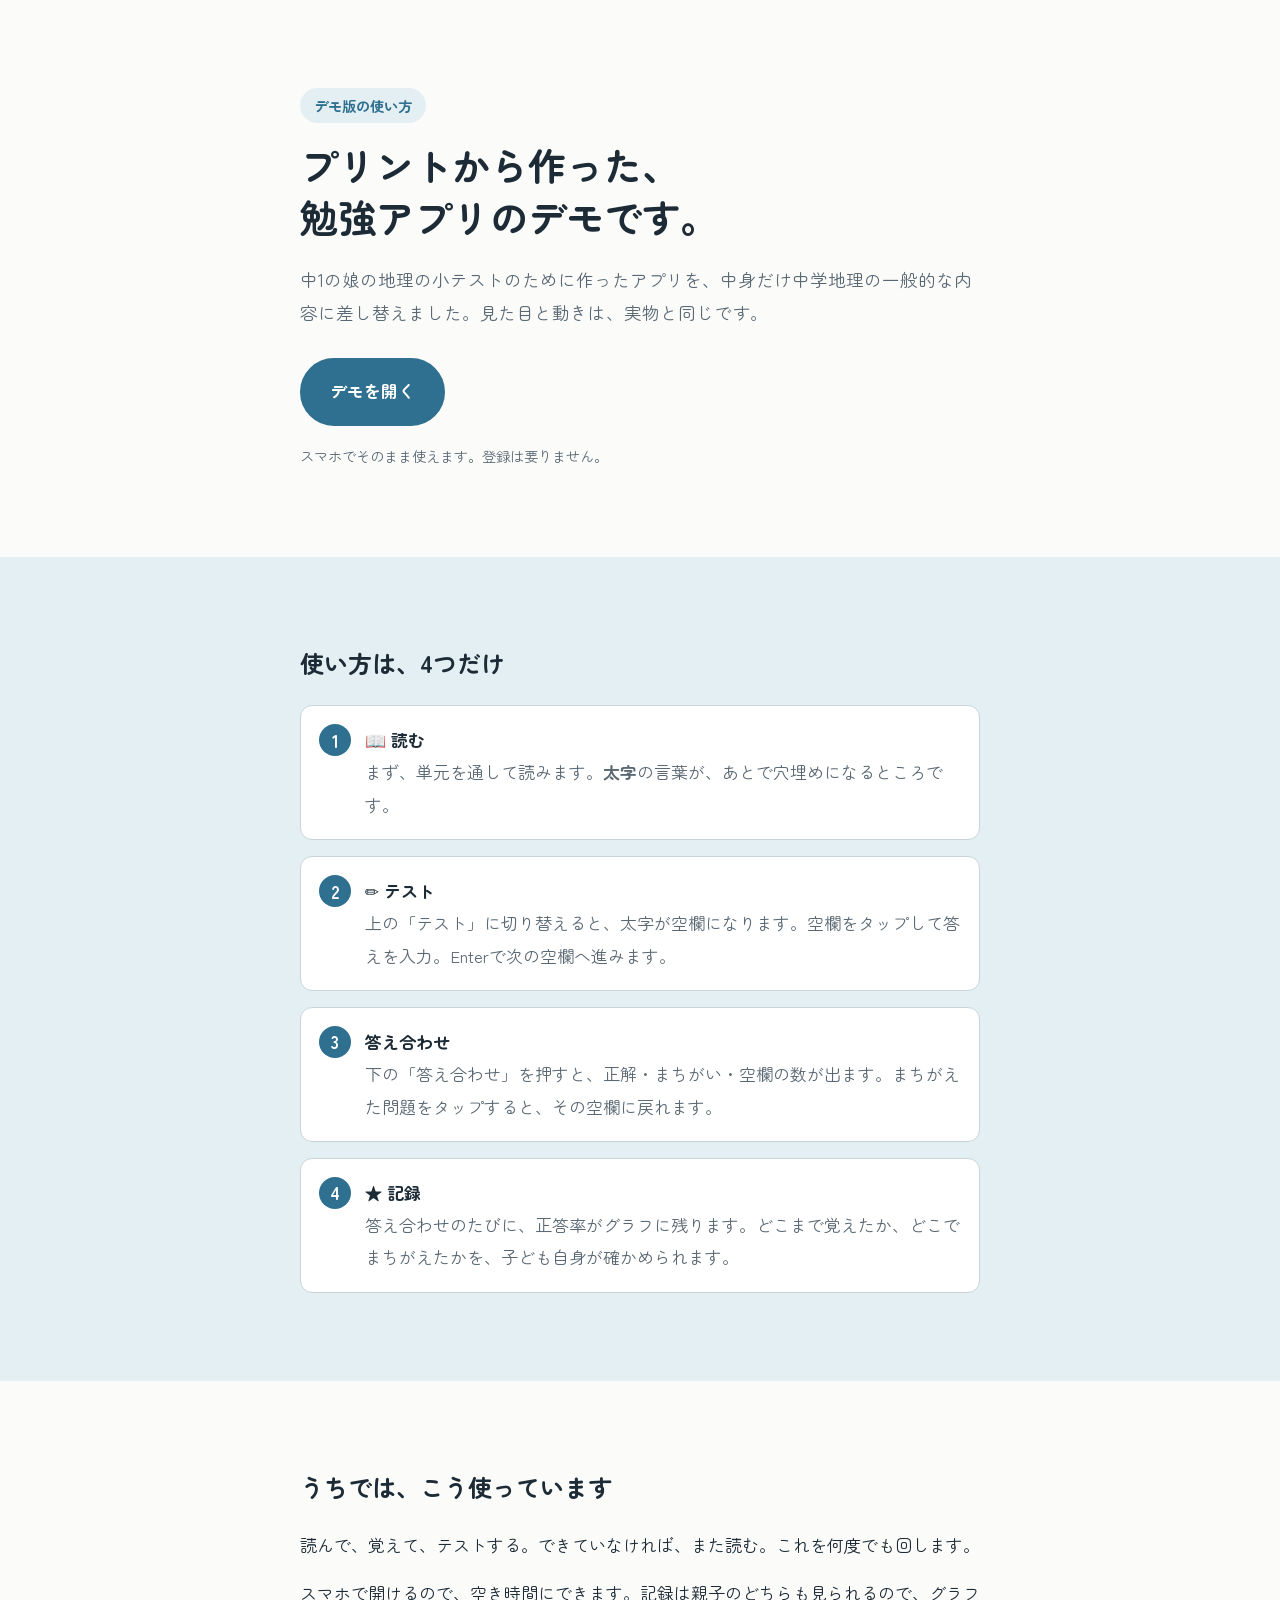
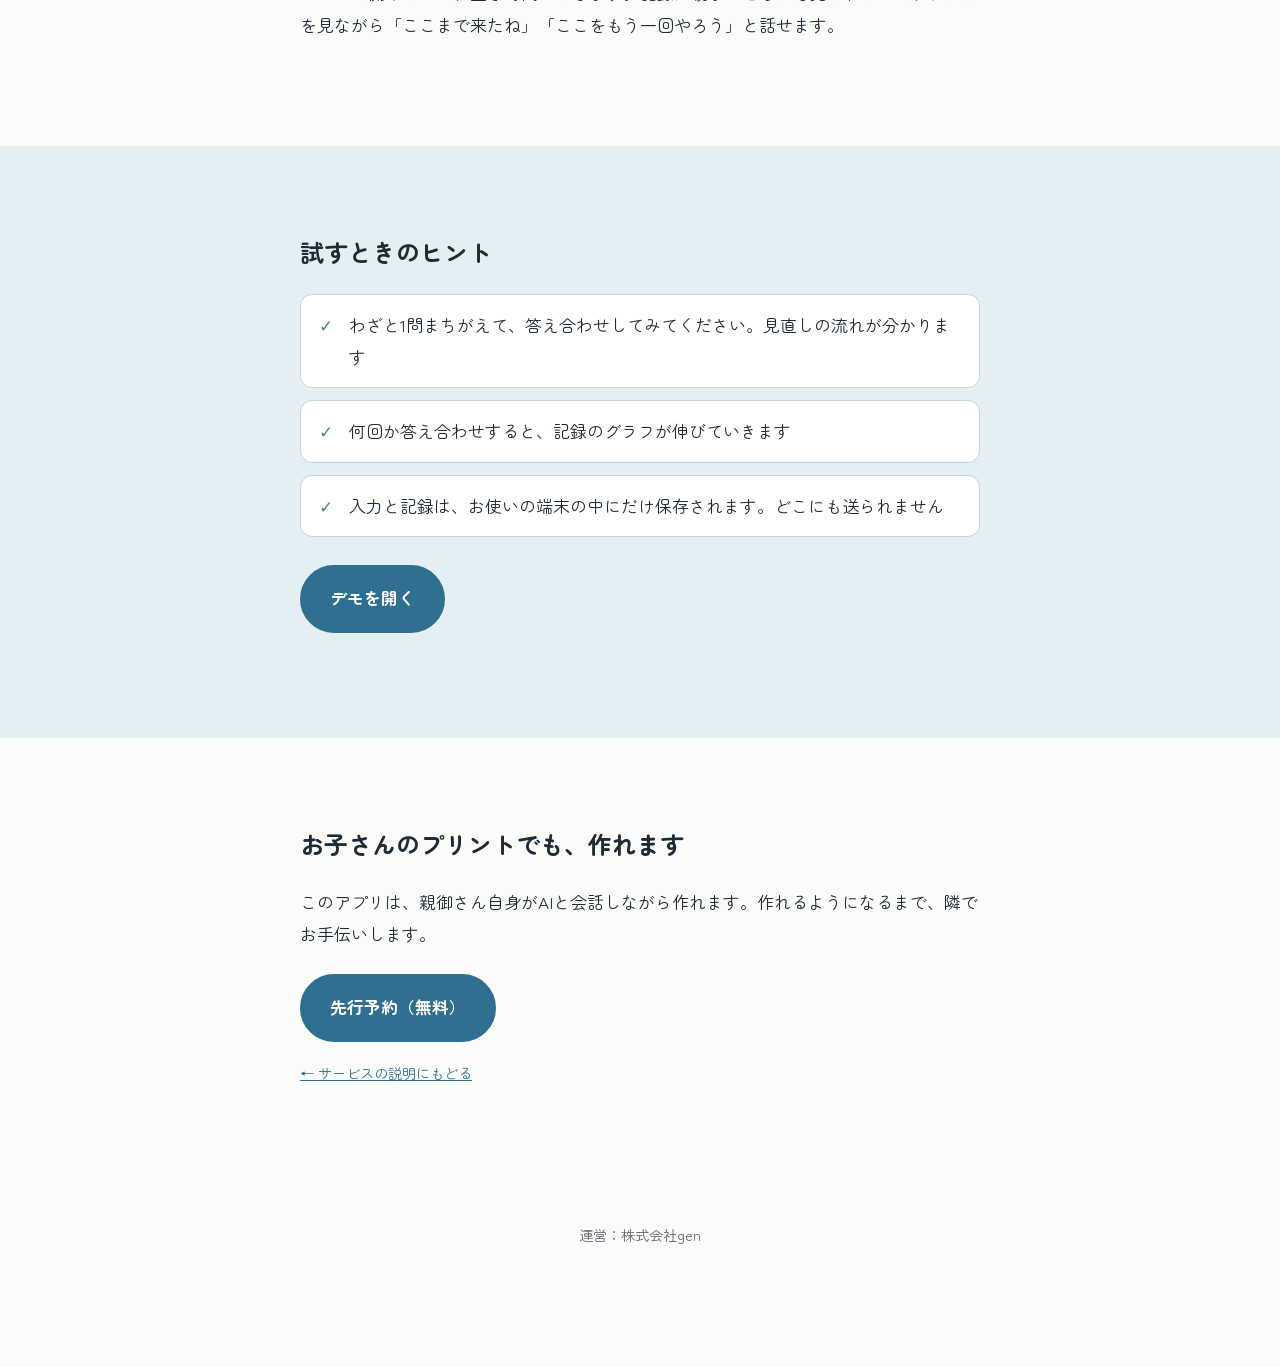
==== demo.html @ 048c03d4 "Add demo guide page and update LP Co-Authored-By: Claude Opus 5 <noreply@anthropic.com>" ====
<!DOCTYPE html>
<html lang="ja">
<head>
  <meta charset="UTF-8">
  <meta name="viewport" content="width=device-width, initial-scale=1, viewport-fit=cover">
  <meta name="robots" content="noindex, nofollow">
  <title>デモの使い方｜その子だけの勉強アプリ</title>
  <meta name="description" content="プリントから作った勉強アプリのデモ版です。読む・テスト・答え合わせ・記録の使い方を説明します。">
  <link rel="icon" href="data:image/svg+xml,<svg xmlns=%22http://www.w3.org/2000/svg%22 viewBox=%220 0 100 100%22><text y=%22.9em%22 font-size=%2290%22>📖</text></svg>">
  <link rel="preconnect" href="https://fonts.googleapis.com">
  <link rel="preconnect" href="https://fonts.gstatic.com" crossorigin>
  <link href="https://fonts.googleapis.com/css2?family=Zen+Maru+Gothic:wght@500;700&display=swap" rel="stylesheet">
  <link rel="stylesheet" href="css/style.css">
  <script src="js/lead-config.js"></script>
  <script>
    (function () { var id = (window.LEAD_CONFIG || {}).GA4_ID; if (!id) return;
      var s = document.createElement('script'); s.async = true; s.src = 'https://www.googletagmanager.com/gtag/js?id=' + id; document.head.appendChild(s);
      window.dataLayer = window.dataLayer || []; window.gtag = function(){ dataLayer.push(arguments); };
      gtag('js', new Date()); gtag('config', id); })();
  </script>
</head>
<body>
<main>

  <section class="sec sec-hero" id="hero">
    <div class="container">
      <p class="hero__badge">デモ版の使い方</p>
      <h1 class="hero__title hero__title--sm">プリントから作った、<br>勉強アプリのデモです。</h1>
      <p class="hero__lead">中1の娘の地理の小テストのために作ったアプリを、中身だけ中学地理の一般的な内容に差し替えました。見た目と動きは、実物と同じです。</p>
      <a class="btn btn--primary btn--lg js-demo-app" href="#" target="_blank" rel="noopener" data-cta="guide_top">デモを開く</a>
      <p class="hero__note">スマホでそのまま使えます。登録は要りません。</p>
    </div>
  </section>

  <section class="sec">
    <div class="container">
      <h2 class="sec__title">使い方は、4つだけ</h2>
      <ol class="steps">
        <li><b>📖 読む</b><span>まず、単元を通して読みます。<b class="inline">太字</b>の言葉が、あとで穴埋めになるところです。</span></li>
        <li><b>✏️ テスト</b><span>上の「テスト」に切り替えると、太字が空欄になります。空欄をタップして答えを入力。Enterで次の空欄へ進みます。</span></li>
        <li><b>答え合わせ</b><span>下の「答え合わせ」を押すと、正解・まちがい・空欄の数が出ます。まちがえた問題をタップすると、その空欄に戻れます。</span></li>
        <li><b>★ 記録</b><span>答え合わせのたびに、正答率がグラフに残ります。どこまで覚えたか、どこでまちがえたかを、子ども自身が確かめられます。</span></li>
      </ol>
    </div>
  </section>

  <section class="sec">
    <div class="container">
      <h2 class="sec__title">うちでは、こう使っています</h2>
      <div class="story">
        <p>読んで、覚えて、テストする。できていなければ、また読む。これを何度でも回します。</p>
        <p>スマホで開けるので、空き時間にできます。記録は親子のどちらも見られるので、グラフを見ながら「ここまで来たね」「ここをもう一回やろう」と話せます。</p>
      </div>
    </div>
  </section>

  <section class="sec">
    <div class="container">
      <h2 class="sec__title">試すときのヒント</h2>
      <ul class="checks">
        <li>わざと1問まちがえて、答え合わせしてみてください。見直しの流れが分かります</li>
        <li>何回か答え合わせすると、記録のグラフが伸びていきます</li>
        <li>入力と記録は、お使いの端末の中にだけ保存されます。どこにも送られません</li>
      </ul>
      <p style="margin-top:28px"><a class="btn btn--primary btn--lg js-demo-app" href="#" target="_blank" rel="noopener" data-cta="guide_bottom">デモを開く</a></p>
    </div>
  </section>

  <section class="sec">
    <div class="container">
      <h2 class="sec__title">お子さんのプリントでも、作れます</h2>
      <p>このアプリは、親御さん自身がAIと会話しながら作れます。作れるようになるまで、隣でお手伝いします。</p>
      <p style="margin-top:24px"><a class="btn btn--primary btn--lg" href="./#contact" data-cta="guide_reserve">先行予約（無料）</a></p>
      <p class="hero__note"><a href="./">← サービスの説明にもどる</a></p>
    </div>
  </section>

</main>
<footer class="footer"><div class="container"><p>運営：株式会社gen</p></div></footer>
<script>
(function () {
  var CFG = window.LEAD_CONFIG || {};
  document.querySelectorAll('.js-demo-app').forEach(function (a) { a.href = CFG.DEMO_APP_URL || '#'; });
  document.querySelectorAll('[data-cta]').forEach(function (el) {
    el.addEventListener('click', function () {
      if (typeof window.gtag === 'function') window.gtag('event', el.classList.contains('js-demo-app') ? 'demo_open' : 'cta_click', { position: el.dataset.cta });
    });
  });
})();
</script>
</body>
</html>
---- css/style.css ----
:root {
  --color-bg: #FBFCFA; --color-surface: #FFFFFF; --color-text: #1D2B36; --color-text-muted: #5A6873;
  --color-primary: #2F6F8F; --color-primary-ink: #FFFFFF; --color-primary-pale: #E4EFF3;
  --color-accent: #4E8A5B; --color-border: #C9D4DA; --color-error: #B8452F;
  --font-body: "Zen Maru Gothic", "Hiragino Maru Gothic ProN", "Hiragino Sans", "Yu Gothic", system-ui, sans-serif;
  --radius-md: 12px; --radius-lg: 18px;
}
@media (prefers-color-scheme: dark) {
  :root { --color-bg: #152028; --color-surface: #1B2A34; --color-text: #E6EDF1; --color-text-muted: #9FB0BB;
    --color-primary: #7FB8D3; --color-primary-ink: #0F1A21; --color-primary-pale: #1F3340;
    --color-accent: #8CC79A; --color-border: #3A4B56; --color-error: #EC8B75; }
}
* { box-sizing: border-box; }
html { scroll-behavior: smooth; scroll-padding-top: env(safe-area-inset-top, 0px); }
@media (prefers-reduced-motion: reduce) { html { scroll-behavior: auto; } }
body { margin: 0; background: var(--color-bg); color: var(--color-text); font-family: var(--font-body);
  font-size: 17px; line-height: 1.9; padding-top: env(safe-area-inset-top, 0px);
  padding-bottom: calc(72px + env(safe-area-inset-bottom, 0px)); }
a { color: var(--color-primary); }
img { max-width: 100%; }
.container { max-width: 720px; margin: 0 auto; padding: 0 20px; }
.sec { padding-block: 64px; }
.sec:nth-of-type(even) { background: var(--color-primary-pale); }
.sec__title { word-break: auto-phrase; text-wrap: balance; font-size: 1.5rem; line-height: 1.5; margin: 0 0 24px; }

.btn { display: inline-flex; align-items: center; justify-content: center; gap: 6px; padding: 12px 20px;
  border-radius: 999px; font-weight: 700; text-decoration: none; border: 2px solid var(--color-primary);
  font-family: inherit; font-size: 1rem; cursor: pointer; }
.btn--primary { background: var(--color-primary); color: var(--color-primary-ink); }
.btn--ghost { background: transparent; color: var(--color-primary); }
.btn--lg { padding: 16px 28px; font-size: 1.05rem; }
.btn--block { width: 100%; }
.btn:focus-visible, input:focus-visible, textarea:focus-visible, summary:focus-visible { outline: 3px solid var(--color-accent); outline-offset: 2px; }

.sec-hero { padding-block: 72px 56px; }
.hero__badge { display: inline-block; margin: 0 0 16px; padding: 4px 14px; border-radius: 999px;
  background: var(--color-primary-pale); color: var(--color-primary); font-weight: 700; font-size: .9rem; }
.hero__title { font-size: clamp(2.1rem, 8vw, 3.2rem); line-height: 1.35; margin: 0 0 20px; }
.hero__lead { font-size: 1.1rem; margin: 0 0 28px; color: var(--color-text-muted); }
.hero__cta { display: flex; flex-wrap: wrap; gap: 12px; }
.hero__note { font-size: .9rem; color: var(--color-text-muted); margin: 16px 0 0; }

.checks { list-style: none; padding: 0; margin: 0 0 24px; display: grid; gap: 12px; }
.checks li { background: var(--color-surface); border: 1px solid var(--color-border); border-radius: var(--radius-md);
  padding: 14px 16px 14px 48px; position: relative; }
.checks li::before { content: "✓"; position: absolute; left: 18px; top: 14px; color: var(--color-accent); font-weight: 700; }
.source { font-size: .95rem; color: var(--color-text-muted); margin: 0; }
.source small { display: block; }

.story p { margin: 0 0 16px; }
.story__quote { font-size: 1.3rem; font-weight: 700; color: var(--color-primary); padding: 8px 0 8px 16px;
  border-left: 4px solid var(--color-primary); }
.demo-card { margin-top: 32px; padding: 24px; border-radius: var(--radius-lg); background: var(--color-surface);
  border: 1px solid var(--color-border); }
.demo-card__label { font-weight: 700; margin: 0 0 4px; }
.demo-card__text { color: var(--color-text-muted); margin: 0 0 16px; }

.steps { list-style: none; counter-reset: s; padding: 0; margin: 0; display: grid; gap: 16px; }
.steps li { counter-increment: s; background: var(--color-surface); border-radius: var(--radius-md);
  border: 1px solid var(--color-border); padding: 18px 18px 18px 64px; position: relative; }
.steps li::before { content: counter(s); position: absolute; left: 18px; top: 18px; width: 32px; height: 32px;
  border-radius: 50%; background: var(--color-primary); color: var(--color-primary-ink); display: grid;
  place-items: center; font-weight: 700; line-height: 1; }
.steps b { display: block; }
.steps__note { margin: 20px 0 0; font-size: .95rem; color: var(--color-text-muted); }
.steps span { color: var(--color-text-muted); }

.not__lead { font-weight: 700; margin: 0 0 16px; }
.not-list { margin: 0; padding-left: 1.2em; }
.not-list li { margin-bottom: 8px; }

.flow { list-style: none; padding: 0; margin: 20px 0; display: grid; gap: 8px; counter-reset: f; }
.flow li { counter-increment: f; background: var(--color-surface); border: 1px solid var(--color-border);
  border-radius: var(--radius-md); padding: 12px 16px; font-weight: 700; }
.flow li::before { content: counter(f) ". "; color: var(--color-primary); }
.flow small { display: block; font-weight: 500; color: var(--color-text-muted); font-size: .85rem; }
.monitor__ask { font-size: .95rem; color: var(--color-text-muted); margin: 0 0 24px; }

.faq details { background: var(--color-surface); border: 1px solid var(--color-border); border-radius: var(--radius-md);
  margin-bottom: 12px; padding: 0 16px; }
.faq summary { cursor: pointer; font-weight: 700; padding: 14px 0; }
.faq details p { margin: 0 0 14px; color: var(--color-text-muted); }

.contact__lead { margin: -12px 0 20px; color: var(--color-text-muted); }
.contact-card { background: var(--color-surface); border: 1px solid var(--color-border); border-radius: var(--radius-lg); padding: 24px 20px; }
.hp { position: absolute; left: -9999px; width: 1px; height: 1px; overflow: hidden; }
.field { margin: 0 0 18px; border: 0; padding: 0; }
.field label, .field legend { display: block; font-weight: 700; margin-bottom: 6px; }
.req { margin-left: 8px; font-size: .75rem; padding: 1px 8px; border-radius: 6px; background: var(--color-error); color: #fff; }
input[type=text], input[type=email], textarea { width: 100%; padding: 12px 14px; font-size: 16px; font-family: inherit;
  border: 1px solid var(--color-border); border-radius: 10px; background: var(--color-bg); color: var(--color-text); }
textarea { min-height: 130px; }
.field label.radio, .field label.agree { font-weight: 500; display: flex; gap: 8px; align-items: center; }
.field__err { display: none; color: var(--color-error); font-size: .9rem; margin: 6px 0 0; }
.field--error .field__err { display: block; }
.field--error input, .field--error textarea { border-color: var(--color-error); }
#cf-turnstile { margin-bottom: 16px; }
.form-msg { margin: 12px 0 0; padding: 12px 14px; border-radius: 10px; font-size: .95rem; }
.form-msg--err { background: #FBE9E7; color: #B0342A; }
.done { text-align: center; padding: 16px 0; }
.done b { display: block; font-size: 1.2rem; margin-bottom: 8px; }
.privacy { margin-top: 24px; font-size: .9rem; color: var(--color-text-muted); }
.privacy h3 { font-size: 1rem; margin: 0 0 4px; }

.footer { padding: 32px 0; text-align: center; font-size: .9rem; color: var(--color-text-muted); }

.sticky-bar { position: fixed; left: 0; right: 0; bottom: 0; z-index: 20; display: flex; gap: 8px;
  padding: 10px 12px calc(10px + env(safe-area-inset-bottom, 0px)); background: var(--color-surface);
  border-top: 1px solid var(--color-border); transform: translateY(110%); transition: transform .25s; }
.sticky-bar.is-visible { transform: none; }
.sticky-bar .btn { flex: 1; padding: 12px; }
.sticky-bar .btn--ghost { flex: 0 0 30%; }
@media (min-width: 768px) {
  .sec { padding-block: 88px; }
  .sticky-bar { justify-content: center; }
  .sticky-bar .btn { flex: 0 0 240px; }
  .sticky-bar .btn--ghost { flex: 0 0 140px; }
}

.hero__title--sm { font-size: clamp(1.7rem, 6.5vw, 2.4rem); }
.steps b.inline { display: inline; }
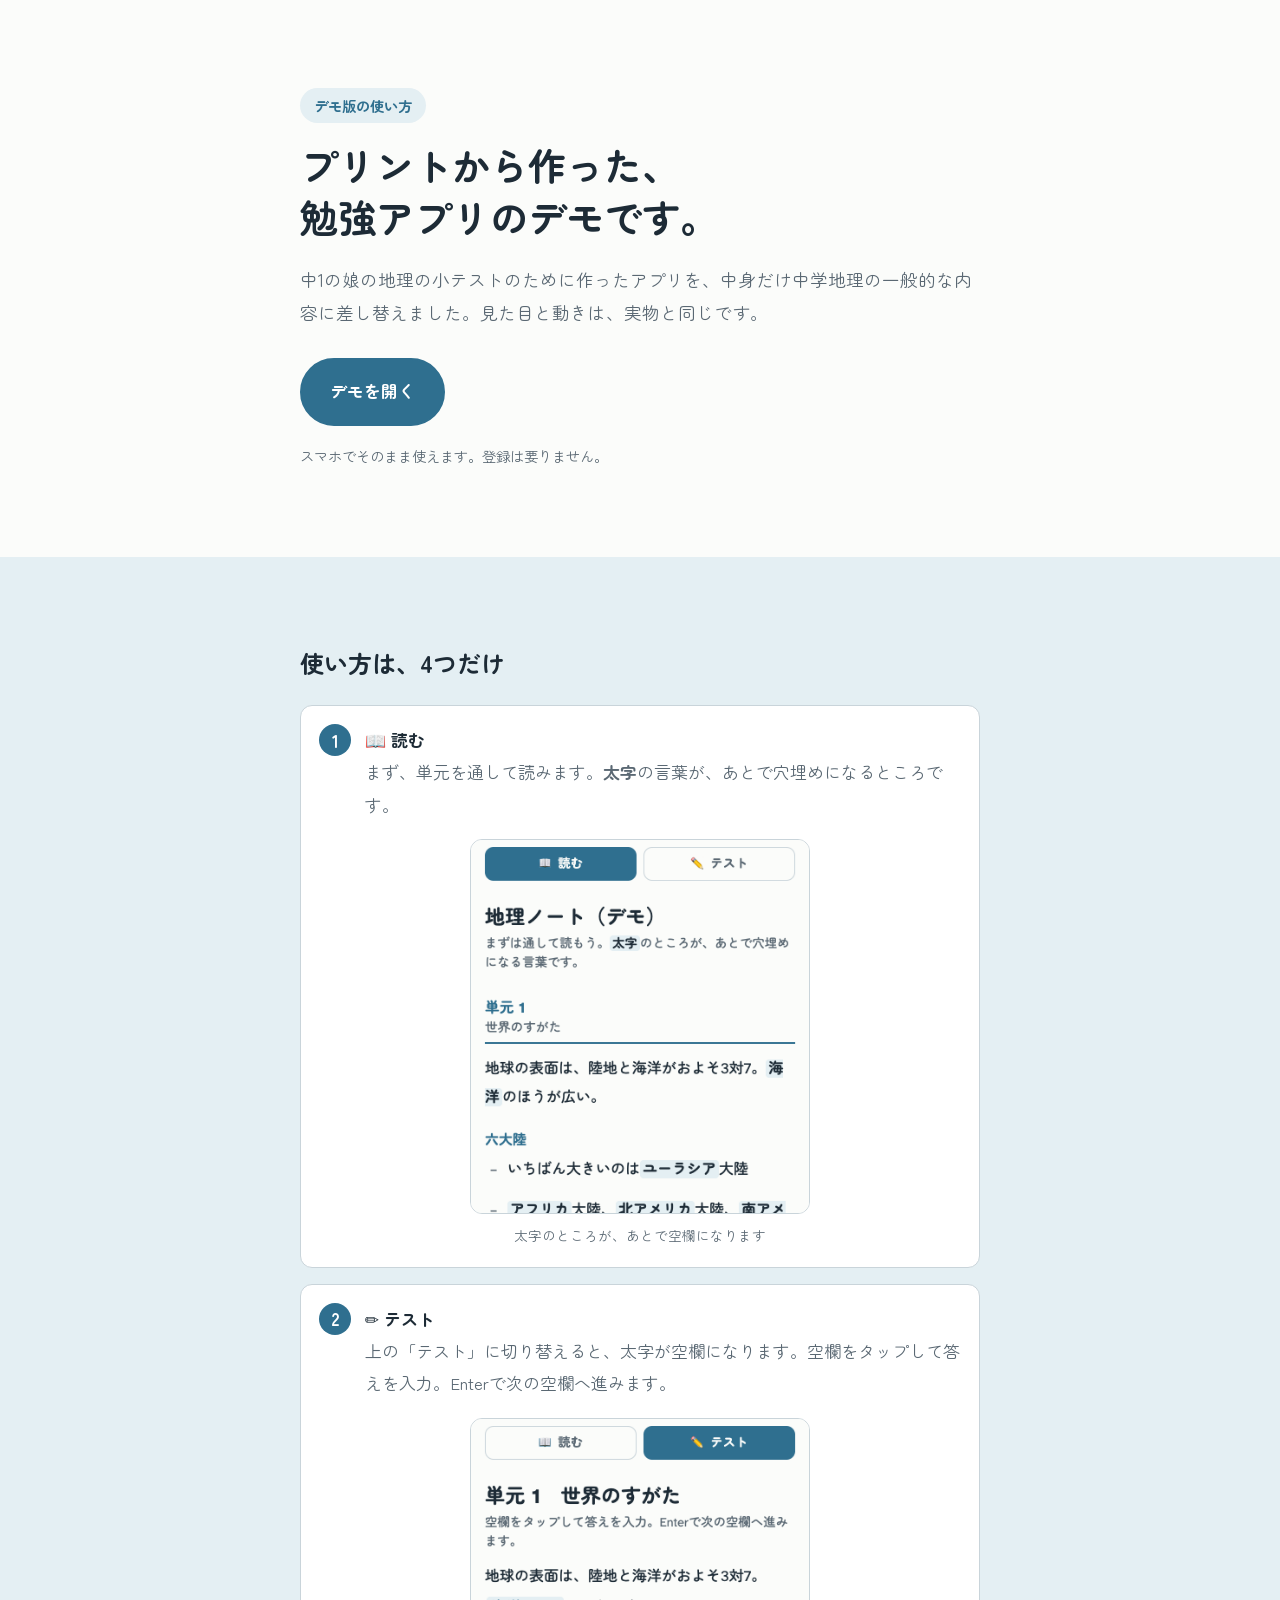
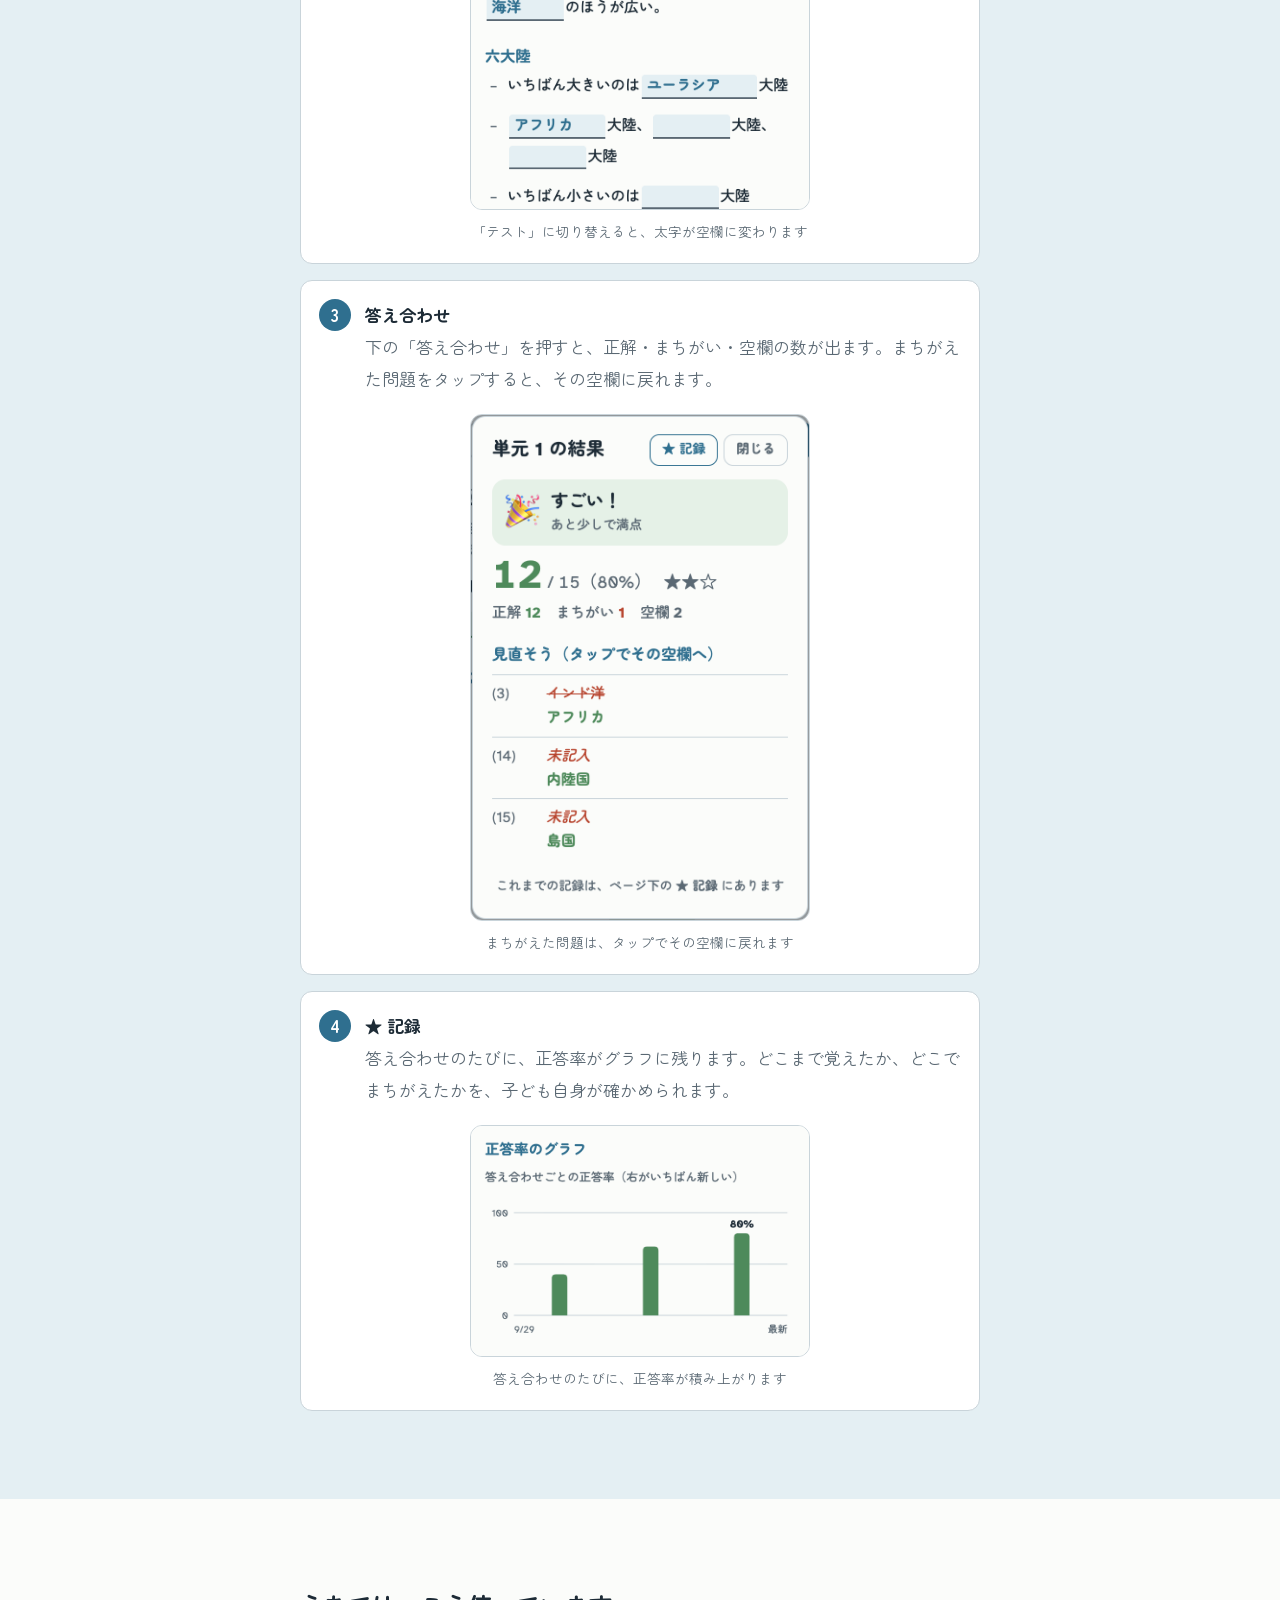
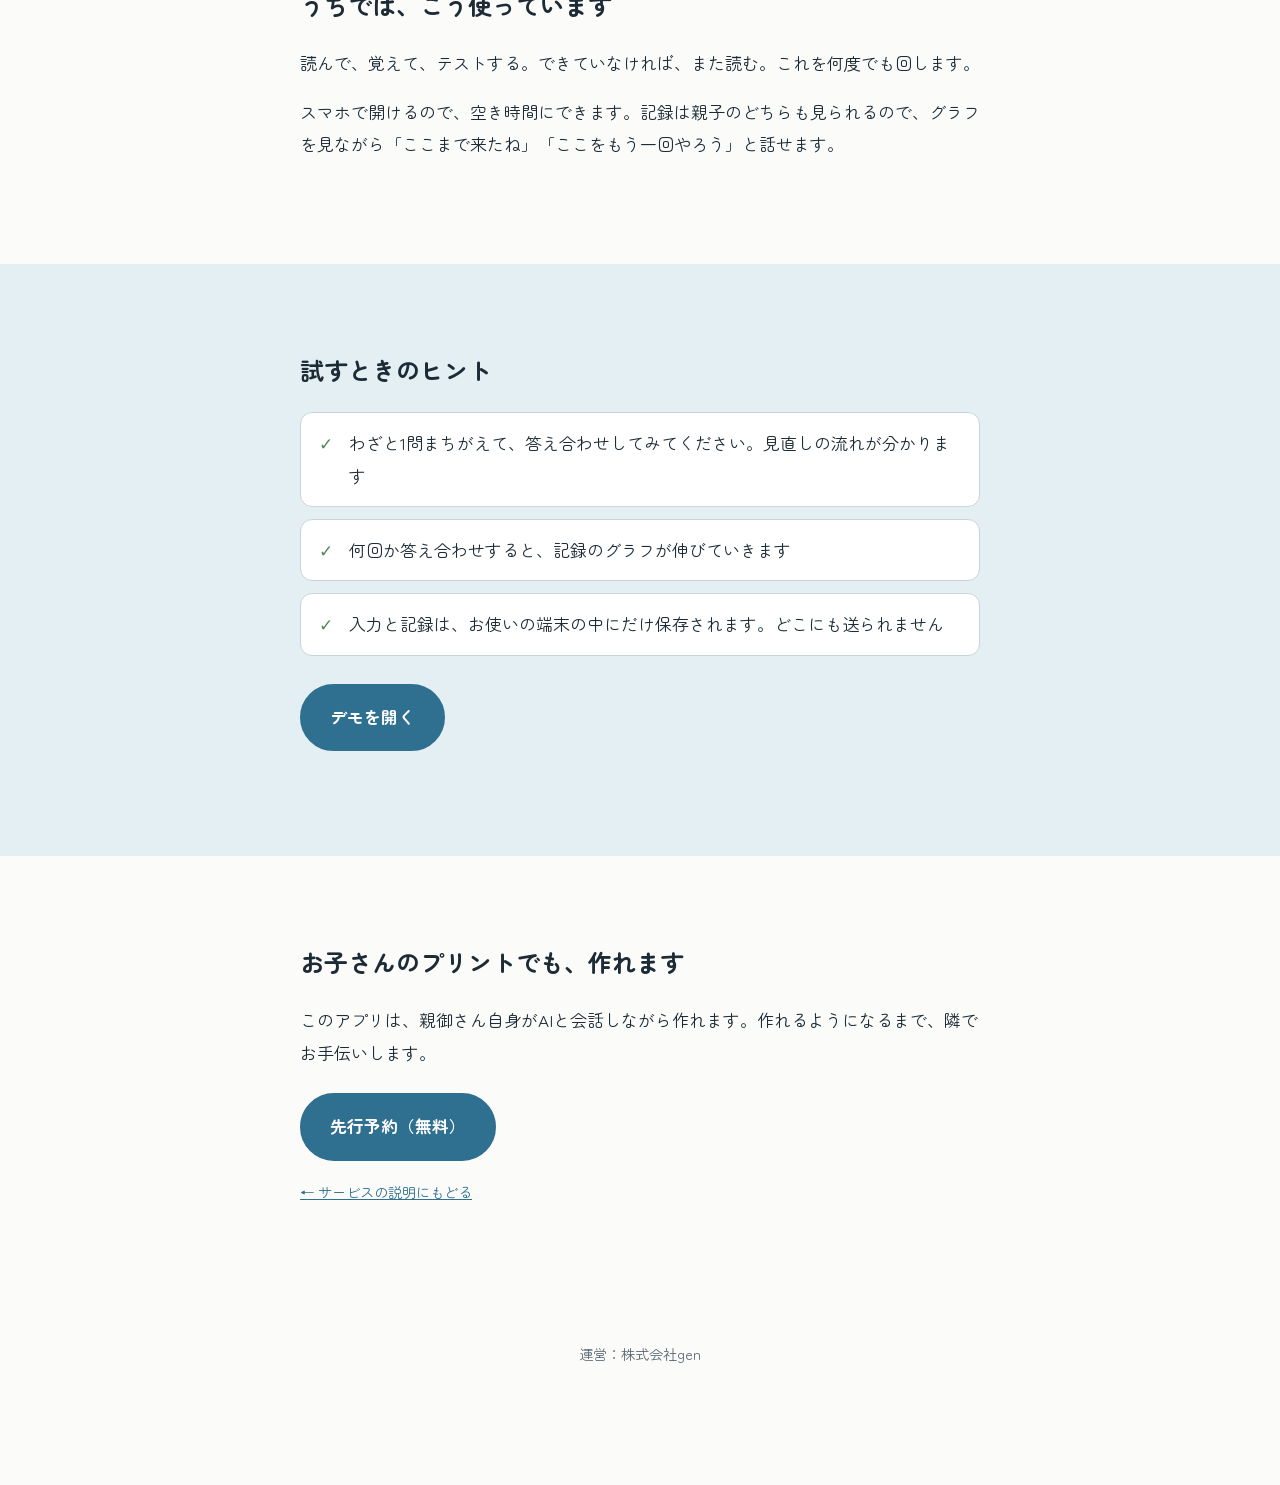
==== commit 47727cb5: "Illustrate demo guide steps with app screenshots Co-Authored-By: Claude Opus 5 <noreply@anthropic.co" ====
--- a/demo.html
+++ b/demo.html
@@ -36,10 +36,30 @@
     <div class="container">
       <h2 class="sec__title">使い方は、4つだけ</h2>
       <ol class="steps">
-        <li><b>📖 読む</b><span>まず、単元を通して読みます。<b class="inline">太字</b>の言葉が、あとで穴埋めになるところです。</span></li>
-        <li><b>✏️ テスト</b><span>上の「テスト」に切り替えると、太字が空欄になります。空欄をタップして答えを入力。Enterで次の空欄へ進みます。</span></li>
-        <li><b>答え合わせ</b><span>下の「答え合わせ」を押すと、正解・まちがい・空欄の数が出ます。まちがえた問題をタップすると、その空欄に戻れます。</span></li>
-        <li><b>★ 記録</b><span>答え合わせのたびに、正答率がグラフに残ります。どこまで覚えたか、どこでまちがえたかを、子ども自身が確かめられます。</span></li>
+        <li><b>📖 読む</b><span>まず、単元を通して読みます。<b class="inline">太字</b>の言葉が、あとで穴埋めになるところです。</span>
+          <figure class="shot">
+            <img src="img/demo-1-read.png" width="780" height="860" loading="lazy" decoding="async" alt="「読む」画面。本文の中で、あとで穴埋めになる言葉が太字で示されている。">
+            <figcaption>太字のところが、あとで空欄になります</figcaption>
+          </figure>
+        </li>
+        <li><b>✏️ テスト</b><span>上の「テスト」に切り替えると、太字が空欄になります。空欄をタップして答えを入力。Enterで次の空欄へ進みます。</span>
+          <figure class="shot">
+            <img src="img/demo-2-test.png" width="780" height="900" loading="lazy" decoding="async" alt="「テスト」画面。太字だった言葉が空欄になり、上から順に答えを入力していく。">
+            <figcaption>「テスト」に切り替えると、太字が空欄に変わります</figcaption>
+          </figure>
+        </li>
+        <li><b>答え合わせ</b><span>下の「答え合わせ」を押すと、正解・まちがい・空欄の数が出ます。まちがえた問題をタップすると、その空欄に戻れます。</span>
+          <figure class="shot">
+            <img src="img/demo-3-check.png" width="704" height="1052" loading="lazy" decoding="async" alt="答え合わせの結果画面。12/15（80%）、正解12・まちがい1・空欄2と表示され、まちがえた問題と正解が並んでいる。">
+            <figcaption>まちがえた問題は、タップでその空欄に戻れます</figcaption>
+          </figure>
+        </li>
+        <li><b>★ 記録</b><span>答え合わせのたびに、正答率がグラフに残ります。どこまで覚えたか、どこでまちがえたかを、子ども自身が確かめられます。</span>
+          <figure class="shot">
+            <img src="img/demo-4-kiroku.png" width="780" height="532" loading="lazy" decoding="async" alt="記録の画面。答え合わせごとの正答率が棒グラフになり、40%・67%・80%と右肩上がりに伸びている。">
+            <figcaption>答え合わせのたびに、正答率が積み上がります</figcaption>
+          </figure>
+        </li>
       </ol>
     </div>
   </section>
--- a/css/style.css
+++ b/css/style.css
@@ -65,6 +65,13 @@
 .steps__note { margin: 20px 0 0; font-size: .95rem; color: var(--color-text-muted); }
 .steps span { color: var(--color-text-muted); }
 
+/* 使い方ステップの画面写真（番号の分だけ左に寄せて、カード幅いっぱいに見せる） */
+.shot { margin: 18px 0 2px -46px; }
+.shot img { display: block; width: 100%; max-width: 340px; height: auto; margin-inline: auto;
+  background: #FFFFFF; border: 1px solid var(--color-border); border-radius: var(--radius-md); }
+.shot figcaption { margin-top: 10px; text-align: center; font-size: .85rem; line-height: 1.7;
+  color: var(--color-text-muted); }
+
 .not__lead { font-weight: 700; margin: 0 0 16px; }
 .not-list { margin: 0; padding-left: 1.2em; }
 .not-list li { margin-bottom: 8px; }
